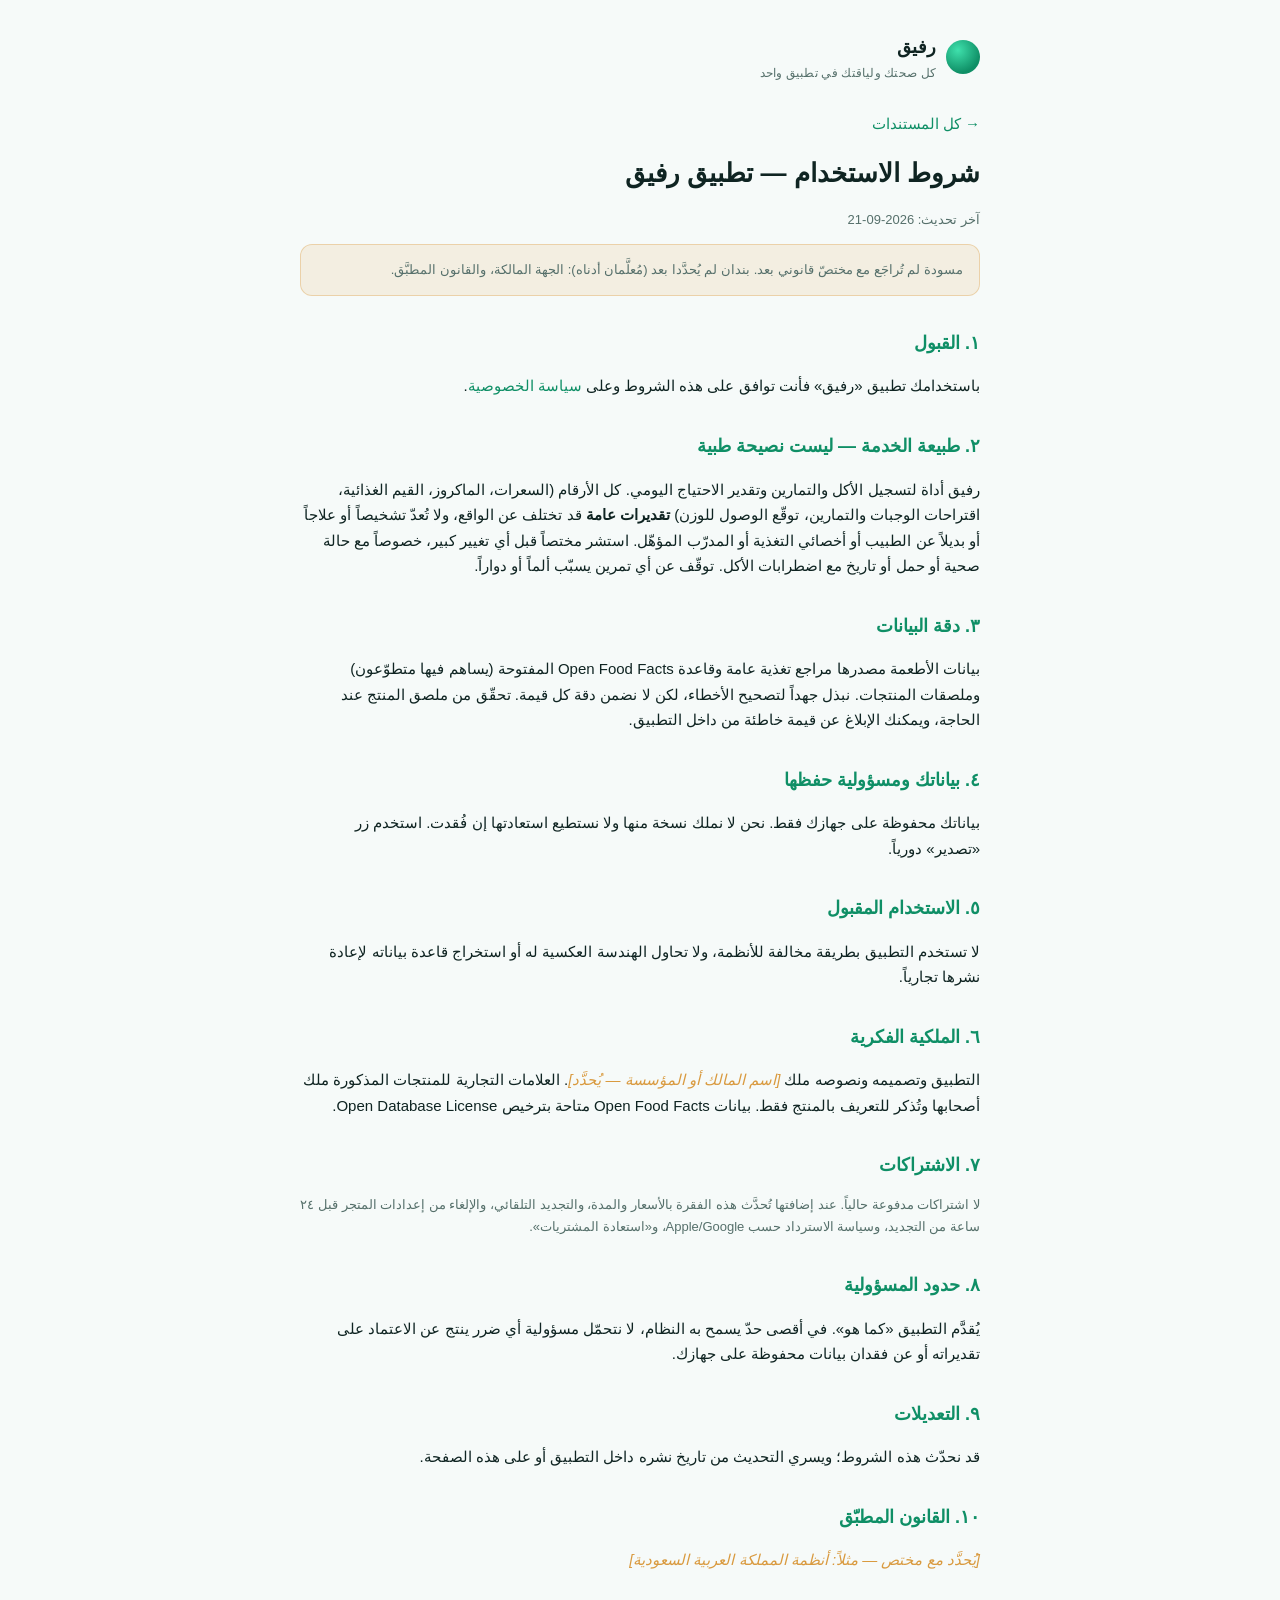
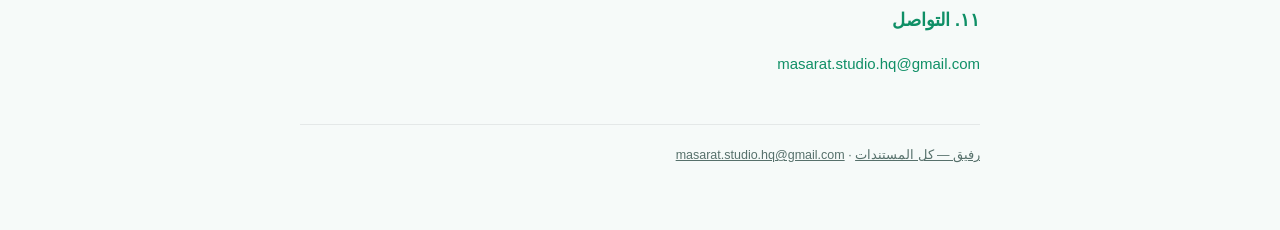
==== terms.html @ e6f487c7 "الصفحة العامة لسياسة الخصوصية وشروط الاستخدام" ====
<!doctype html>
<html lang="ar" dir="rtl">
<head>
<meta charset="utf-8">
<meta name="viewport" content="width=device-width, initial-scale=1">
<title>شروط الاستخدام — رفيق</title>
<meta name="description" content="شروط استخدام تطبيق رفيق">
<link rel="icon" href="data:image/svg+xml,<svg xmlns=%22http://www.w3.org/2000/svg%22 viewBox=%220 0 32 32%22><circle cx=%2216%22 cy=%2216%22 r=%2216%22 fill=%22%230f8f66%22/></svg>">
<link rel="stylesheet" href="styles.css">
</head>
<body>
<div class="page">
  <header class="top">
    <div class="mark" aria-hidden="true"></div>
    <div class="brand">رفيق<small>كل صحتك ولياقتك في تطبيق واحد</small></div>
  </header>

  <p><a href="index.html">&rarr; كل المستندات</a></p>

  <h1>شروط الاستخدام — تطبيق رفيق</h1>
  <p class="muted">آخر تحديث: 2026-09-21</p>

  <div class="draft-banner">
    مسودة لم تُراجَع مع مختصّ قانوني بعد. بندان لم يُحدَّدا بعد (مُعلَّمان أدناه): الجهة
    المالكة، والقانون المطبَّق.
  </div>

  <h2>١. القبول</h2>
  <p>باستخدامك تطبيق «رفيق» فأنت توافق على هذه الشروط وعلى <a href="privacy.html">سياسة الخصوصية</a>.</p>

  <h2>٢. طبيعة الخدمة — ليست نصيحة طبية</h2>
  <p>رفيق أداة لتسجيل الأكل والتمارين وتقدير الاحتياج اليومي. كل الأرقام (السعرات، الماكروز، القيم الغذائية، اقتراحات الوجبات والتمارين، توقّع الوصول للوزن) <strong>تقديرات عامة</strong> قد تختلف عن الواقع، ولا تُعدّ تشخيصاً أو علاجاً أو بديلاً عن الطبيب أو أخصائي التغذية أو المدرّب المؤهّل. استشر مختصاً قبل أي تغيير كبير، خصوصاً مع حالة صحية أو حمل أو تاريخ مع اضطرابات الأكل. توقّف عن أي تمرين يسبّب ألماً أو دواراً.</p>

  <h2>٣. دقة البيانات</h2>
  <p>بيانات الأطعمة مصدرها مراجع تغذية عامة وقاعدة Open Food Facts المفتوحة (يساهم فيها متطوّعون) وملصقات المنتجات. نبذل جهداً لتصحيح الأخطاء، لكن لا نضمن دقة كل قيمة. تحقّق من ملصق المنتج عند الحاجة، ويمكنك الإبلاغ عن قيمة خاطئة من داخل التطبيق.</p>

  <h2>٤. بياناتك ومسؤولية حفظها</h2>
  <p>بياناتك محفوظة على جهازك فقط. نحن لا نملك نسخة منها ولا نستطيع استعادتها إن فُقدت. استخدم زر «تصدير» دورياً.</p>

  <h2>٥. الاستخدام المقبول</h2>
  <p>لا تستخدم التطبيق بطريقة مخالفة للأنظمة، ولا تحاول الهندسة العكسية له أو استخراج قاعدة بياناته لإعادة نشرها تجارياً.</p>

  <h2>٦. الملكية الفكرية</h2>
  <p>التطبيق وتصميمه ونصوصه ملك <span class="todo">[اسم المالك أو المؤسسة — يُحدَّد]</span>. العلامات التجارية للمنتجات المذكورة ملك أصحابها وتُذكر للتعريف بالمنتج فقط. بيانات Open Food Facts متاحة بترخيص Open Database License.</p>

  <h2>٧. الاشتراكات</h2>
  <p class="muted">لا اشتراكات مدفوعة حالياً. عند إضافتها تُحدَّث هذه الفقرة بالأسعار والمدة، والتجديد التلقائي، والإلغاء من إعدادات المتجر قبل ٢٤ ساعة من التجديد، وسياسة الاسترداد حسب Apple/Google، و«استعادة المشتريات».</p>

  <h2>٨. حدود المسؤولية</h2>
  <p>يُقدَّم التطبيق «كما هو». في أقصى حدّ يسمح به النظام، لا نتحمّل مسؤولية أي ضرر ينتج عن الاعتماد على تقديراته أو عن فقدان بيانات محفوظة على جهازك.</p>

  <h2>٩. التعديلات</h2>
  <p>قد نحدّث هذه الشروط؛ ويسري التحديث من تاريخ نشره داخل التطبيق أو على هذه الصفحة.</p>

  <h2>١٠. القانون المطبّق</h2>
  <p class="todo">[يُحدَّد مع مختص — مثلاً: أنظمة المملكة العربية السعودية]</p>

  <h2>١١. التواصل</h2>
  <p><a href="mailto:masarat.studio.hq@gmail.com">masarat.studio.hq@gmail.com</a></p>

  <footer>
    <a href="index.html">رفيق — كل المستندات</a> ·
    <a href="mailto:masarat.studio.hq@gmail.com">masarat.studio.hq@gmail.com</a>
  </footer>
</div>
</body>
</html>
---- styles.css ----
:root {
  --bg: #0b1414;
  --bg-elevated: #101c1b;
  --card: #132322;
  --text: #eef5f3;
  --text-muted: #a9bdb9;
  --accent: #2fbf8f;
  --border: rgba(255, 255, 255, 0.08);
  --max-width: 720px;
}

@media (prefers-color-scheme: light) {
  :root {
    --bg: #f6faf9;
    --bg-elevated: #ffffff;
    --card: #ffffff;
    --text: #0f2422;
    --text-muted: #56706b;
    --accent: #0f8f66;
    --border: rgba(15, 36, 34, 0.08);
  }
}

* { box-sizing: border-box; }

html { -webkit-text-size-adjust: 100%; }

body {
  margin: 0;
  background: var(--bg);
  color: var(--text);
  font-family: "Segoe UI", Tahoma, "Noto Sans Arabic", Arial, sans-serif;
  line-height: 1.7;
}

.page {
  max-width: var(--max-width);
  margin: 0 auto;
  padding: 32px 20px 64px;
}

header.top {
  display: flex;
  align-items: center;
  gap: 10px;
  margin-bottom: 28px;
}

.mark {
  width: 34px;
  height: 34px;
  border-radius: 50%;
  background: radial-gradient(circle at 35% 30%, #3fe0ac, #0f8f66 70%);
  flex: none;
}

.brand {
  font-weight: 800;
  font-size: 18px;
  letter-spacing: 0.2px;
}

.brand small {
  display: block;
  font-weight: 400;
  font-size: 12px;
  color: var(--text-muted);
}

h1 { font-size: 26px; margin: 0 0 6px; }
h2 { font-size: 18px; margin: 32px 0 10px; color: var(--accent); }
h3 { font-size: 15px; margin: 20px 0 6px; }
p, li { color: var(--text); font-size: 15px; }
.muted { color: var(--text-muted); font-size: 13px; }

.card {
  background: var(--card);
  border: 1px solid var(--border);
  border-radius: 16px;
  padding: 18px 20px;
  margin: 18px 0;
}

.note {
  background: color-mix(in srgb, var(--accent) 10%, transparent);
  border: 1px solid color-mix(in srgb, var(--accent) 30%, transparent);
  border-radius: 12px;
  padding: 14px 16px;
  font-size: 13px;
  color: var(--text-muted);
}

a { color: var(--accent); text-decoration: none; }
a:hover { text-decoration: underline; }

ul { padding-inline-start: 22px; margin: 8px 0; }
li { margin: 4px 0; }

.divider {
  border: none;
  border-top: 1px solid var(--border);
  margin: 40px 0;
}

.lang-en {
  direction: ltr;
  text-align: left;
}

.links {
  display: flex;
  flex-direction: column;
  gap: 12px;
  margin-top: 20px;
}

.link-card {
  display: block;
  background: var(--card);
  border: 1px solid var(--border);
  border-radius: 14px;
  padding: 16px 18px;
  font-weight: 700;
  font-size: 15px;
  color: var(--text);
  transition: border-color .15s ease;
}
.link-card:hover { border-color: var(--accent); text-decoration: none; }
.link-card span { display: block; font-weight: 400; font-size: 12.5px; color: var(--text-muted); margin-top: 3px; }

footer {
  margin-top: 48px;
  padding-top: 20px;
  border-top: 1px solid var(--border);
  font-size: 12.5px;
  color: var(--text-muted);
}

footer a { color: var(--text-muted); text-decoration: underline; }

.todo {
  color: #d99a3f;
  font-style: italic;
}

.draft-banner {
  background: color-mix(in srgb, #d99a3f 12%, transparent);
  border: 1px solid color-mix(in srgb, #d99a3f 35%, transparent);
  border-radius: 12px;
  padding: 14px 16px;
  font-size: 13px;
  color: var(--text-muted);
  margin-bottom: 24px;
}
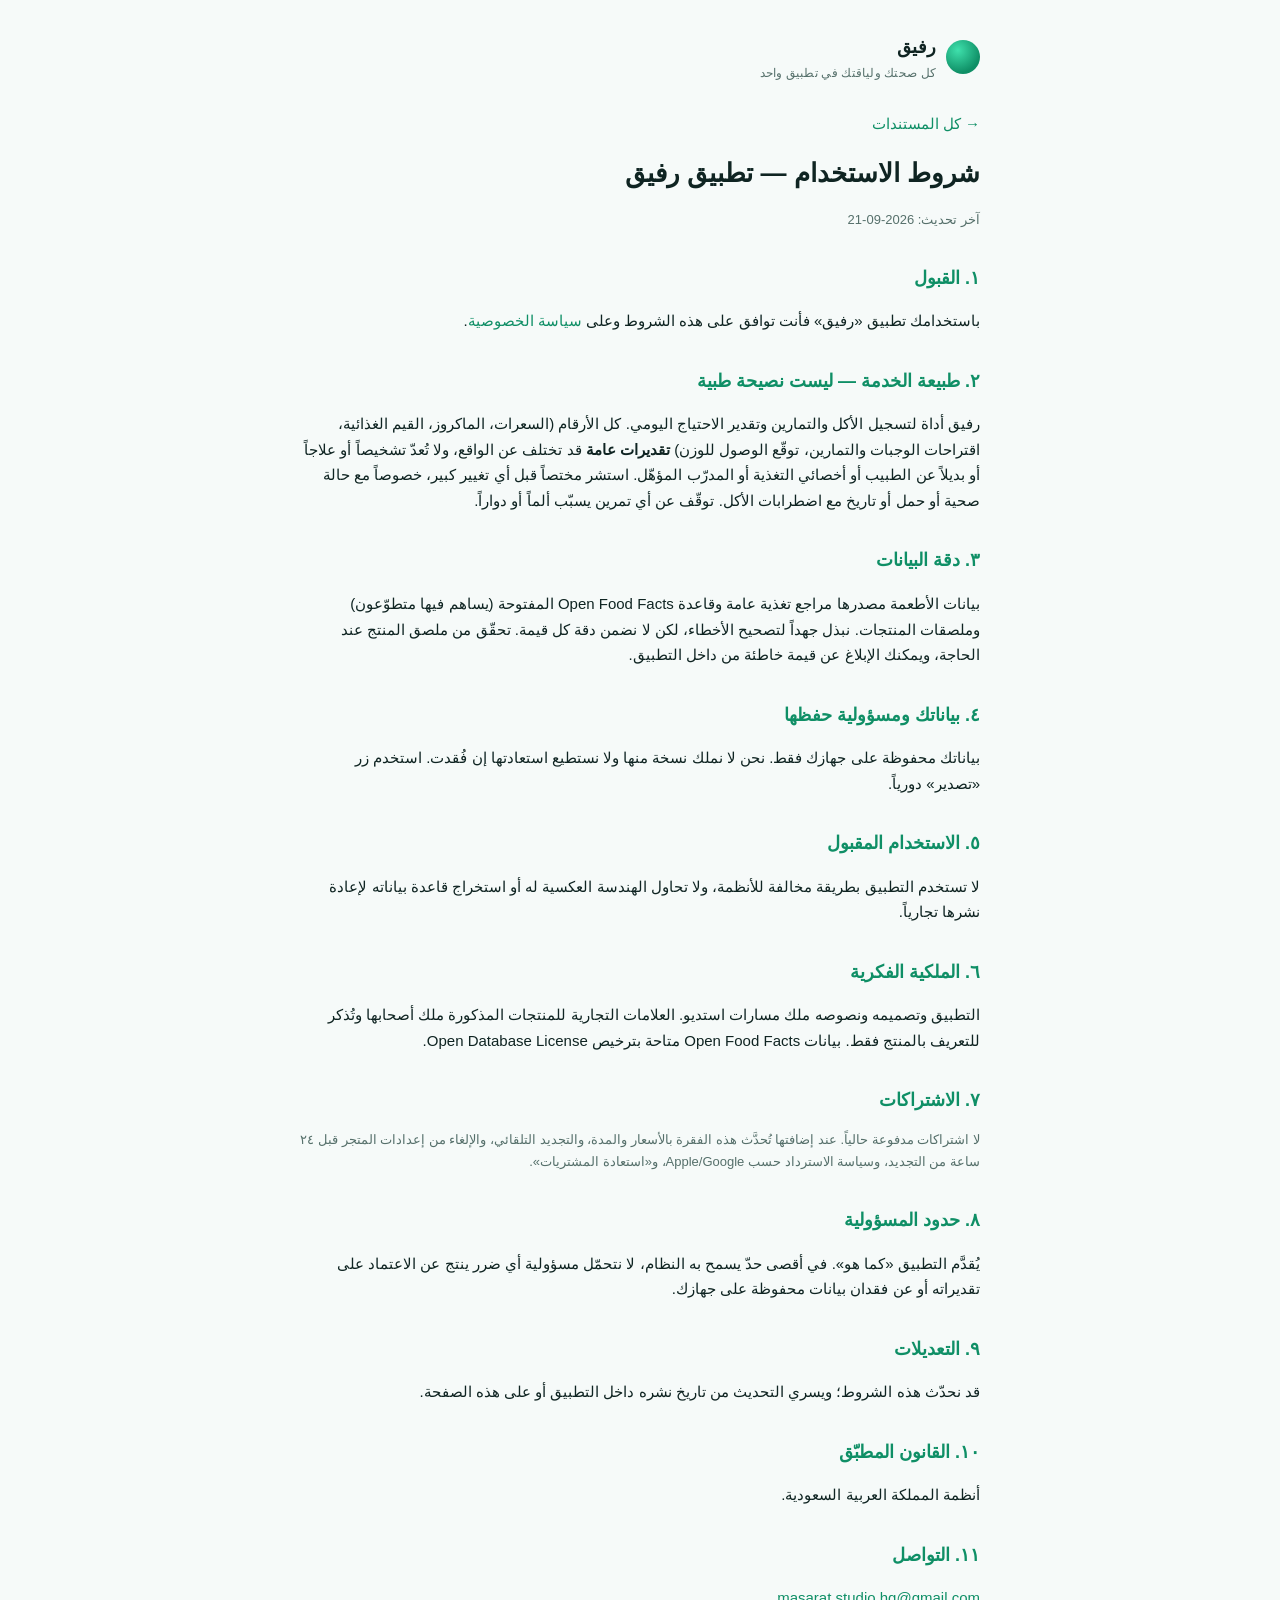
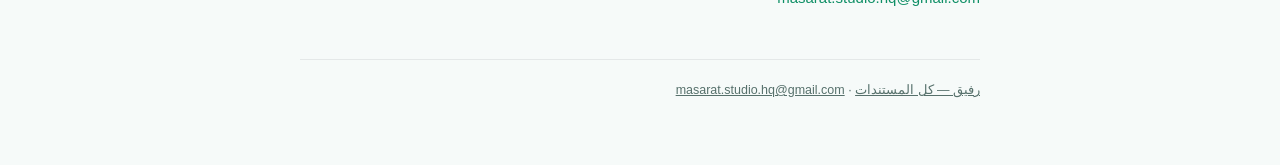
==== commit 750b0917: "إكمال بندي الملكية الفكرية والقانون المطبّق" ====
--- a/terms.html
+++ b/terms.html
@@ -20,11 +20,6 @@
   <h1>شروط الاستخدام — تطبيق رفيق</h1>
   <p class="muted">آخر تحديث: 2026-09-21</p>
 
-  <div class="draft-banner">
-    مسودة لم تُراجَع مع مختصّ قانوني بعد. بندان لم يُحدَّدا بعد (مُعلَّمان أدناه): الجهة
-    المالكة، والقانون المطبَّق.
-  </div>
-
   <h2>١. القبول</h2>
   <p>باستخدامك تطبيق «رفيق» فأنت توافق على هذه الشروط وعلى <a href="privacy.html">سياسة الخصوصية</a>.</p>
 
@@ -41,7 +36,7 @@
   <p>لا تستخدم التطبيق بطريقة مخالفة للأنظمة، ولا تحاول الهندسة العكسية له أو استخراج قاعدة بياناته لإعادة نشرها تجارياً.</p>
 
   <h2>٦. الملكية الفكرية</h2>
-  <p>التطبيق وتصميمه ونصوصه ملك <span class="todo">[اسم المالك أو المؤسسة — يُحدَّد]</span>. العلامات التجارية للمنتجات المذكورة ملك أصحابها وتُذكر للتعريف بالمنتج فقط. بيانات Open Food Facts متاحة بترخيص Open Database License.</p>
+  <p>التطبيق وتصميمه ونصوصه ملك مسارات استديو. العلامات التجارية للمنتجات المذكورة ملك أصحابها وتُذكر للتعريف بالمنتج فقط. بيانات Open Food Facts متاحة بترخيص Open Database License.</p>
 
   <h2>٧. الاشتراكات</h2>
   <p class="muted">لا اشتراكات مدفوعة حالياً. عند إضافتها تُحدَّث هذه الفقرة بالأسعار والمدة، والتجديد التلقائي، والإلغاء من إعدادات المتجر قبل ٢٤ ساعة من التجديد، وسياسة الاسترداد حسب Apple/Google، و«استعادة المشتريات».</p>
@@ -53,7 +48,7 @@
   <p>قد نحدّث هذه الشروط؛ ويسري التحديث من تاريخ نشره داخل التطبيق أو على هذه الصفحة.</p>
 
   <h2>١٠. القانون المطبّق</h2>
-  <p class="todo">[يُحدَّد مع مختص — مثلاً: أنظمة المملكة العربية السعودية]</p>
+  <p>أنظمة المملكة العربية السعودية.</p>
 
   <h2>١١. التواصل</h2>
   <p><a href="mailto:masarat.studio.hq@gmail.com">masarat.studio.hq@gmail.com</a></p>
